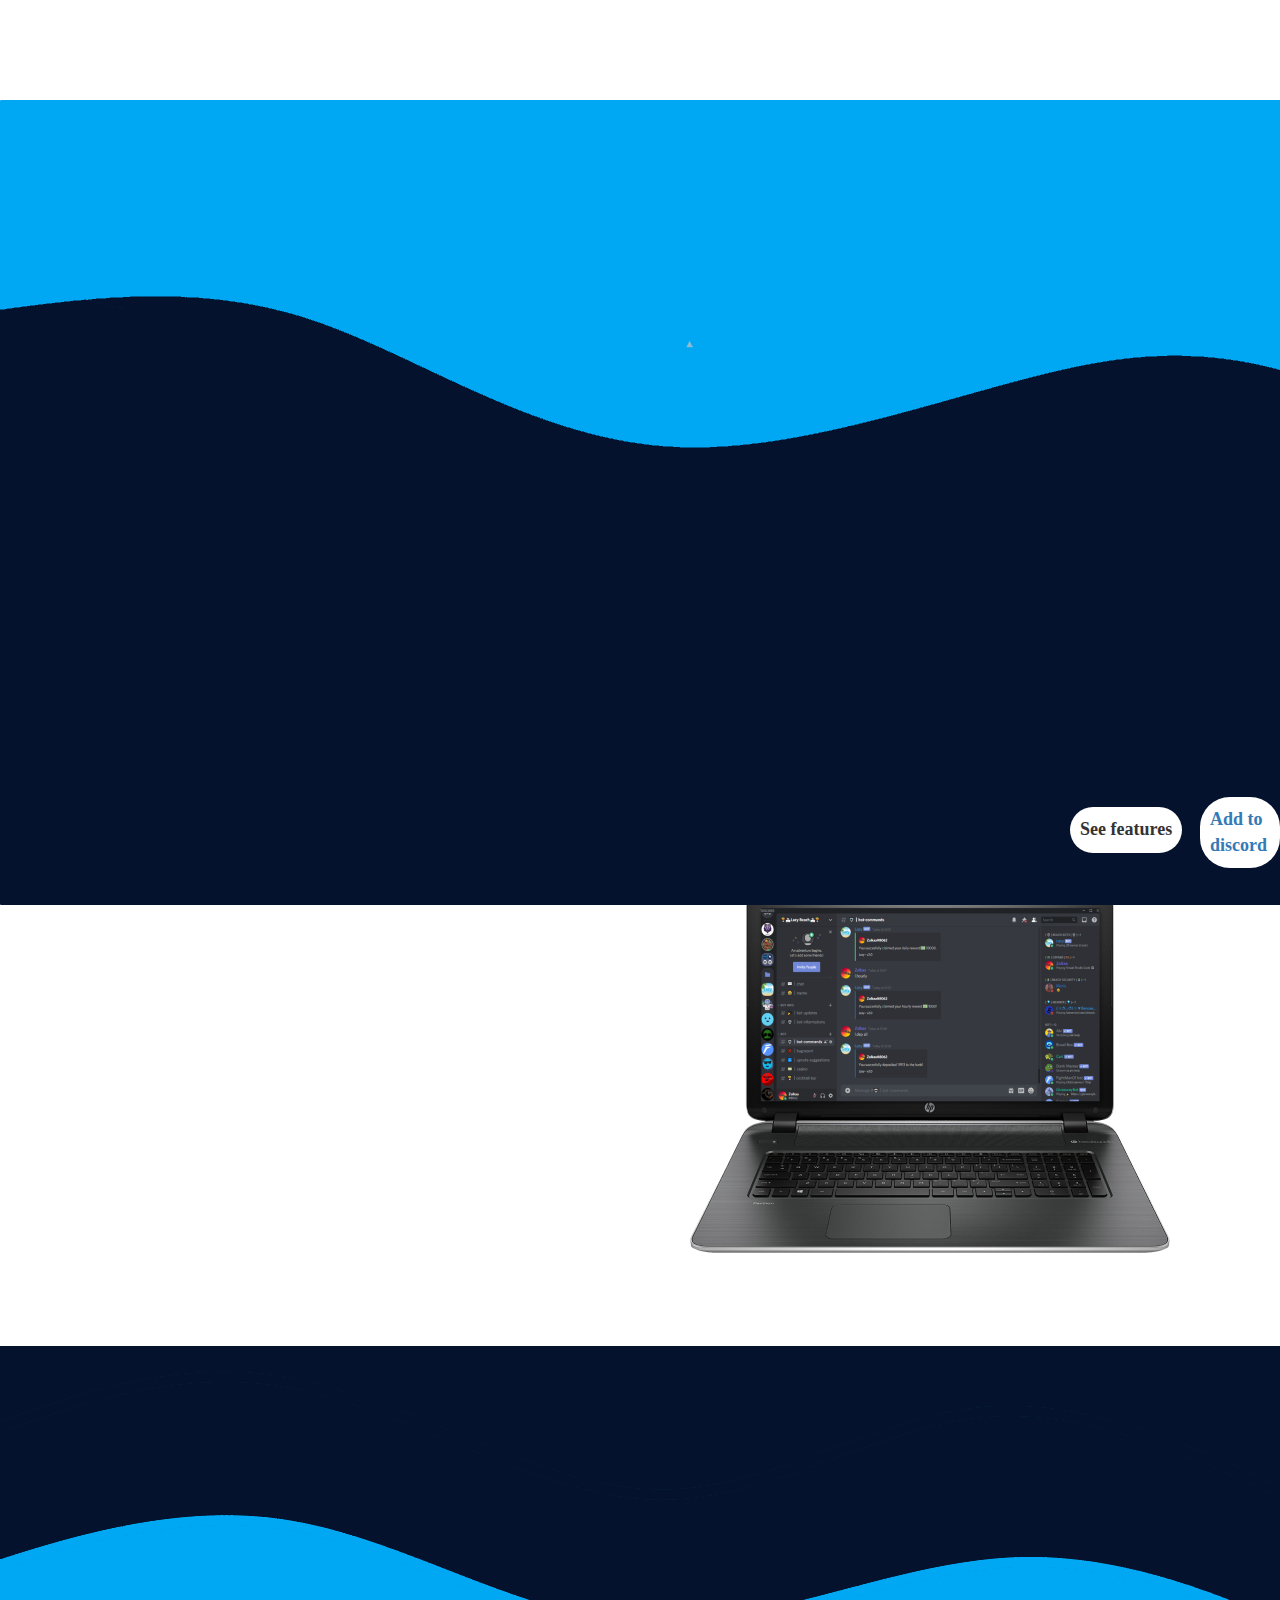
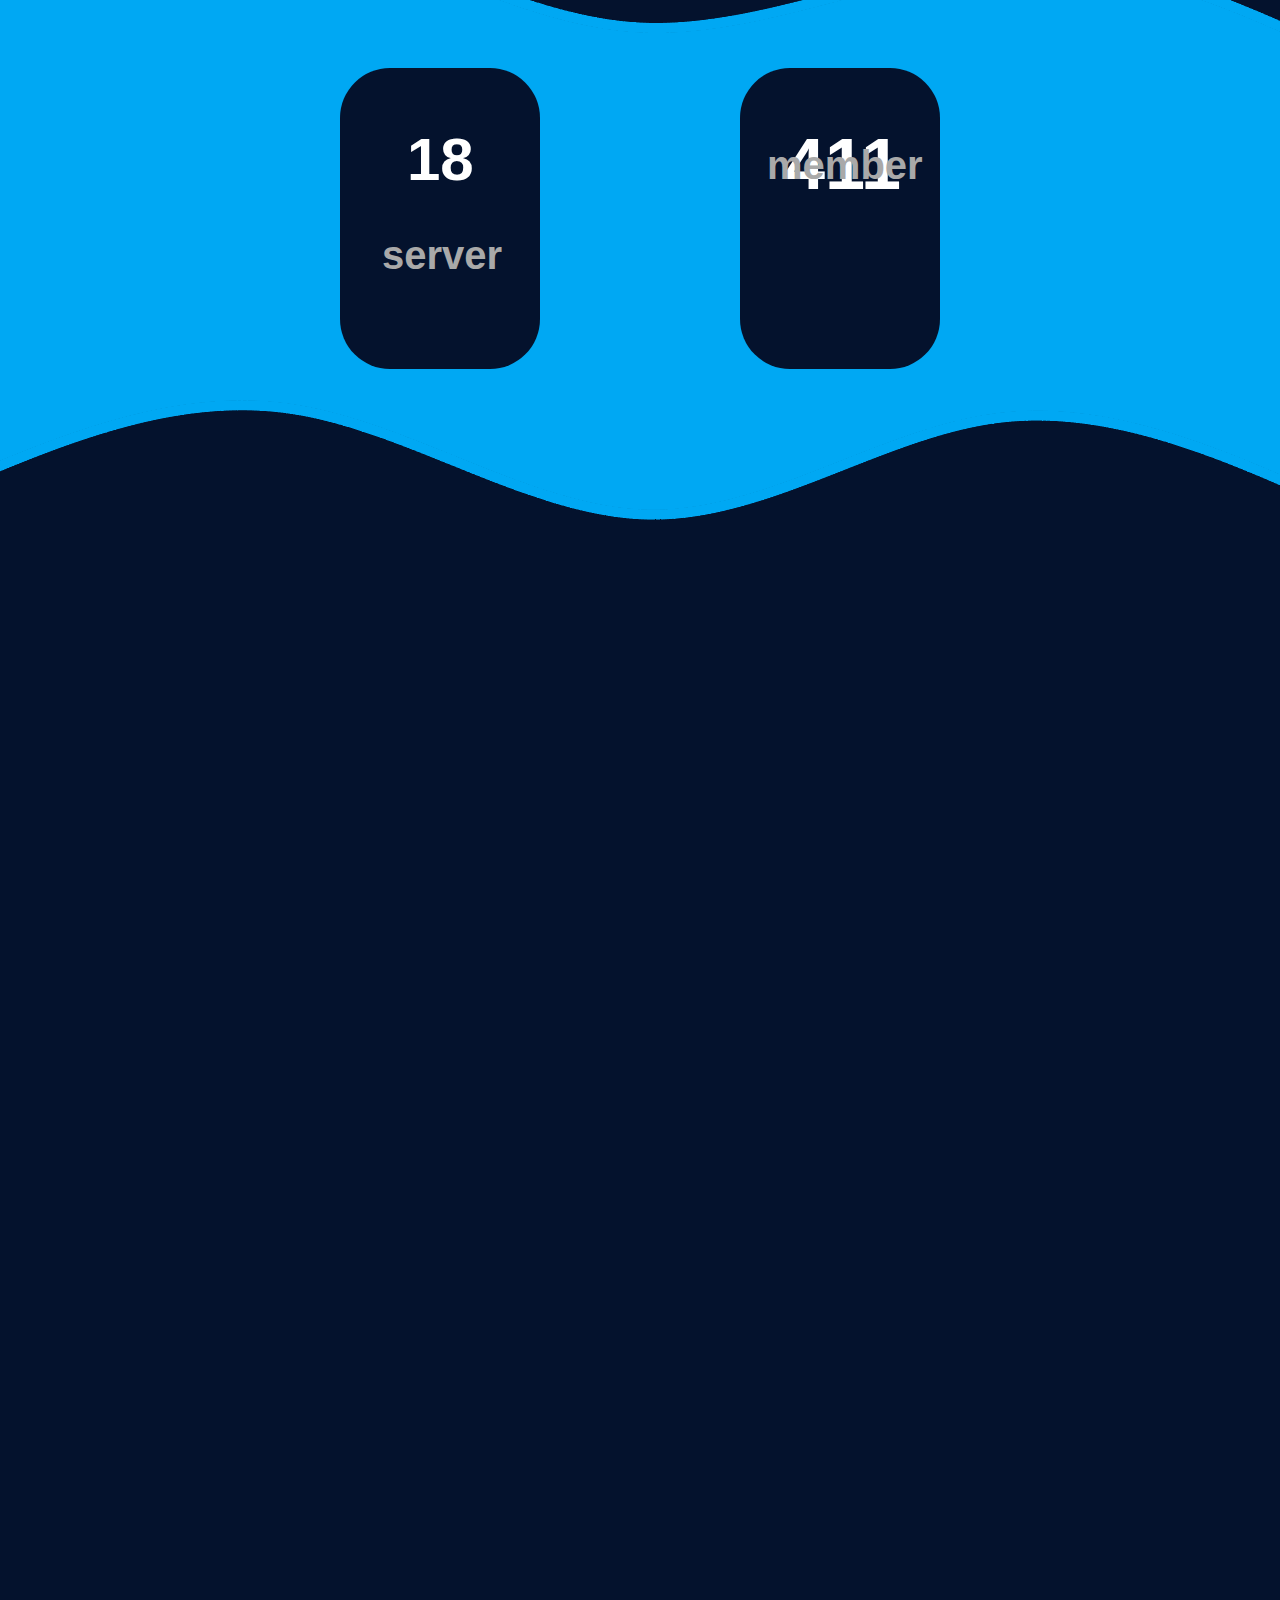
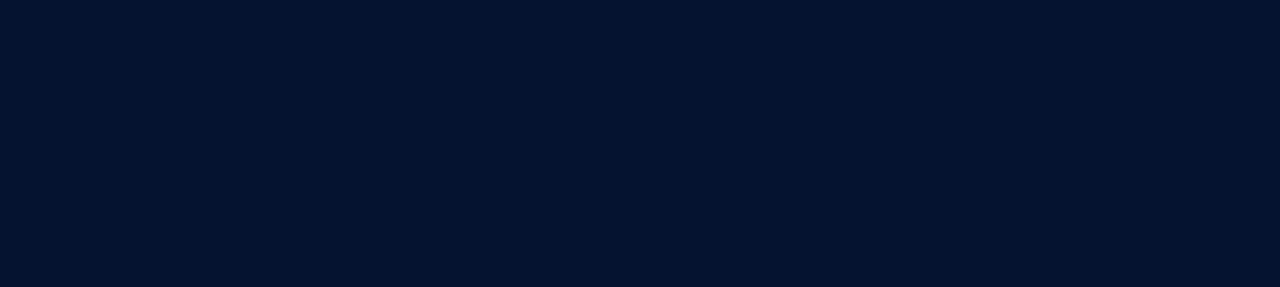
==== index.html @ 7f30c59a "Update index.html" ====
<!doctype html>
<html lang="en">
    <head>
        <meta charset="UTF-8">
        <meta name="viewport" content="width=device-width, initial-scale=1, shrink-to-fit=no">
        <link rel="stylesheet" href="css/bootstrap.min.css">
        <link rel="stylesheet" href="css/main.css">
        <link rel="stylesheet" href="css/kit.css">
        <link href="https://fonts.googleapis.com/css?family=Poppins:300,400,600,700,800,900&display=swap" rel="stylesheet">
        <link href="https://fonts.googleapis.com/css?family=Montserrat:400,600,700,800,900&display=swap" rel="stylesheet">
        <link href="https://fonts.googleapis.com/css?family=Lato:300,400,600,700,800,900&display=swap" rel="stylesheet">
        <meta name="viewport" content="width=device-width, initial-scale=1">
        <link rel="stylesheet" href="https://maxcdn.bootstrapcdn.com/bootstrap/3.4.1/css/bootstrap.min.css">
        <script src="https://ajax.googleapis.com/ajax/libs/jquery/3.5.1/jquery.min.js"></script>
        <script src="https://maxcdn.bootstrapcdn.com/bootstrap/3.4.1/js/bootstrap.min.js"></script>
        <title>Lazy</title>
        <link rel="icon" type="image/vnd.microsoft.icon" href="assets/favico.ico">
    </head>
    <script>
        function topFunction() {
            document.body.scrollTop = 600; // For Safari
            document.documentElement.scrollTop = 600; // For Chrome, Firefox, IE and Opera
        }
    </script>
    <body>
        <div class="body1">
        <img src="assets/bg.png">
        <a href="index.html">
            <div class="homeButton">
                <font face="Segoe UI" style="margin-left: 40px"><b>Home</b></font>
            </div>
        </a>
        <a href="https://discord.com/api/oauth2/authorize?client_id=701472000304218223&permissions=2147483639&scope=bot">
        <div class="addtodc">
            <font face="Segoe UI" style="font-size: 18px"><b>Add to discord</b></font>
        </div>
        </a>
        <div class="seefeatures">
            <button onclick="topFunction()"><font face="Segoe UI" style="font-size: 18px"><b>See features</b></font></button>
        </div>
        <div class="author">
            <font face="Crackvetica"><b>Lazy</b></font>   
        </div>
        <div class="bannerImage">
            <img src="assets/banner.png">
        </div>
        </div>
        <div class="body2">
            <img src="assets/bg2.png" style="margin-top: -1500px; margin-left: -690px">
            <img src="assets/serversback.png" style="margin-top: -1400px; margin-left: 100px; border-radius: 50px">
            <img src="assets/serversback.png" style="margin-top: -1440px; margin-left: -300px; border-radius: 50px">
            <div class="servercount">
                <b>18</b>
                <p style="font-size: 40px;color: darkgrey; margin-left: -25px; margin-top: 20px"><b>server</b></p>
            </div>
            <div class="servercount">
                <p style="margin-left: 378px; margin-top: 650px"><b>411</b></p>
                <p style="font-size: 40px;color: darkgrey; margin-left: 360px; margin-top: -100px"><b>member</b></p>
            </div>
        </div>
    </body>
</html>
---- css/main.css ----
html {
  --scrollbarBG: rgb(167, 151, 151);
  --thumbBG: #0E95FF;
}
body::-webkit-scrollbar {
  width: 11px;
}
body {
  scrollbar-width: thin;
  scrollbar-color: var(--thumbBG) var(--scrollbarBG);
}
body::-webkit-scrollbar-track {
  background: var(--scrollbarBG);
}
body::-webkit-scrollbar-thumb {
  background-color: var(--thumbBG) ;
  
  
}
body {
  background: black
}

p {
  margin: 0 0 1.5em;
}
* {
  box-sizing: border-box;
}
            a {
                color: black
            }
            .homeButton {
                float: left;
                padding: 10px;
                font-size: 25px;
                background-color: white;
                color: black;
                border-radius: 100px;
                padding-right: 50px;
                margin-left: 20px;
                margin-top: -80px
            }
            .body1 {
                background-image: url('assets/bg.png');
                padding-top: 100px;
                padding-bottom: 347px
            }
            .addtodc {
                float: right;
                padding: 10px;
                background-color: white;
                border-radius: 30px;
                margin-top: -12vh;
                position: fixed;
                margin-left: 1200px;
            }
            .seefeatures {
                float: right;
                padding: 10px;
                border-radius: 30px;
                margin-top: -12vh;
                position: fixed;
                margin-left: 1060px
            }
    
            button {
                float: right;
                padding: 10px;
                background-color: white;
                border-radius: 30px;
                margin-top: -9px;
                position: fixed;
                margin-left: 0px;
                text-decoration: none;
                border: none;
                color: black
            }
            .author {
                color: white;
                float: center;
                font-size: 150px;
                margin-left: 250px;
                margin-top: 100px;
                margin-bottom: -80px;
            }
            @font-face {
                font-family: "Crackvetica";
                src: url('ThunderTitan.otf')
            }
            @font-face {
                font-family: "Rular";
                src: url('Rular.ttf')
            }
            .bannerImage {
                float: right;
                margin-top: -250px;
                margin-right: 100px;
                margin-bottom: -200px
            }
            .f1 {
                float: left;
                margin-left: 170px;
                font-size: 40px;
                color:white;
                margin-top: 500px;
                padding-top: 0px
            }
            .automodImg {
                float: right;
                margin-left: 100px;
                margin-bottom: -100px
            }
            .body2 {
                background-color: #04122d;
                padding: 50%;
                padding-bottom: 1000px;
                padding-top: 1000px
            }
            .f2 {
                float: right;
                margin-right: -450px;
                font-size: 40px;
                color: white;
                margin-top: -200px;
                padding-left: 100px;
            }
            .welcomeImage {
                float: left;
                margin-right: 100px;
                margin-top: 200px
            }
            .f3 {
                float: left;
                font-size: 40px;
                color: white;
                margin-left: -450px;
                margin-top: 500px
            }
            .funImage {
                float: right;
                margin-right: -410px;
                margin-top: 350px
            }
            .servercount {
                font-size: 60px;
                color: white;
                margin-top: -830px;
                margin-left: -233px
            }
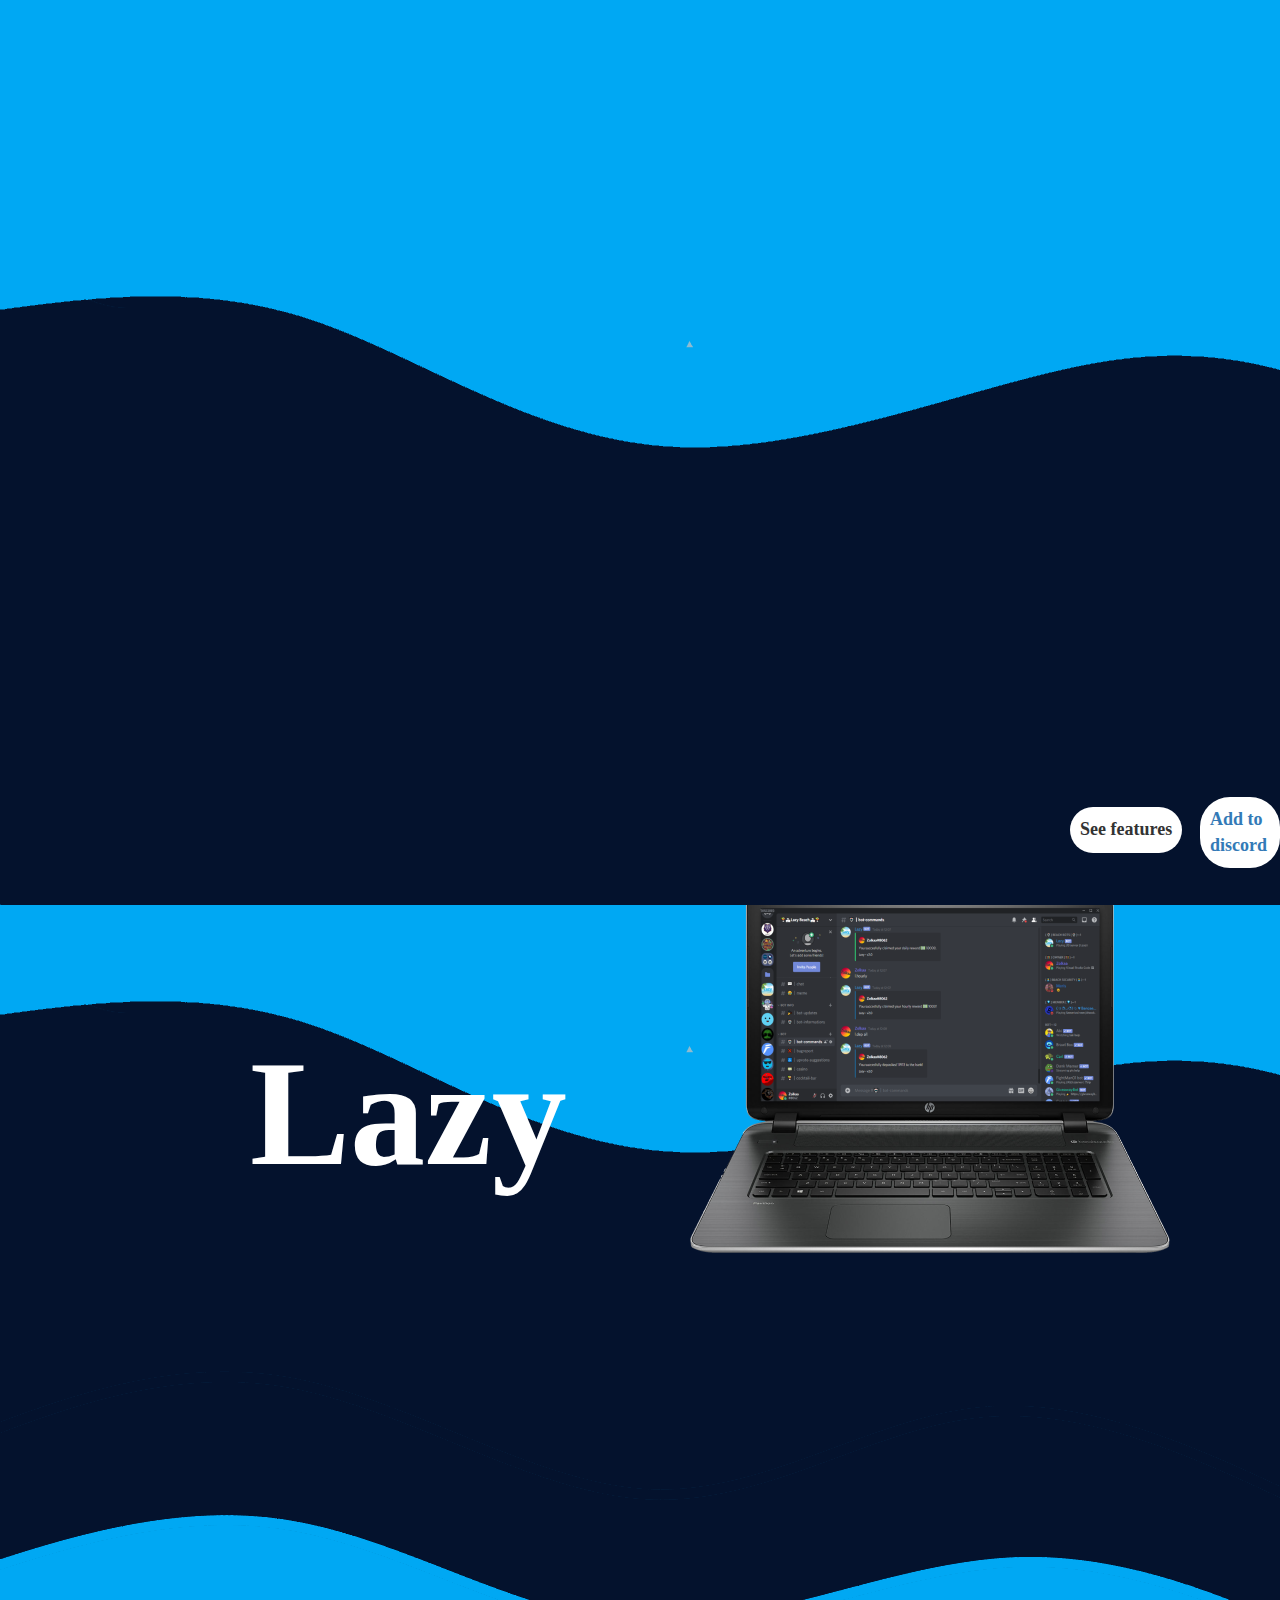
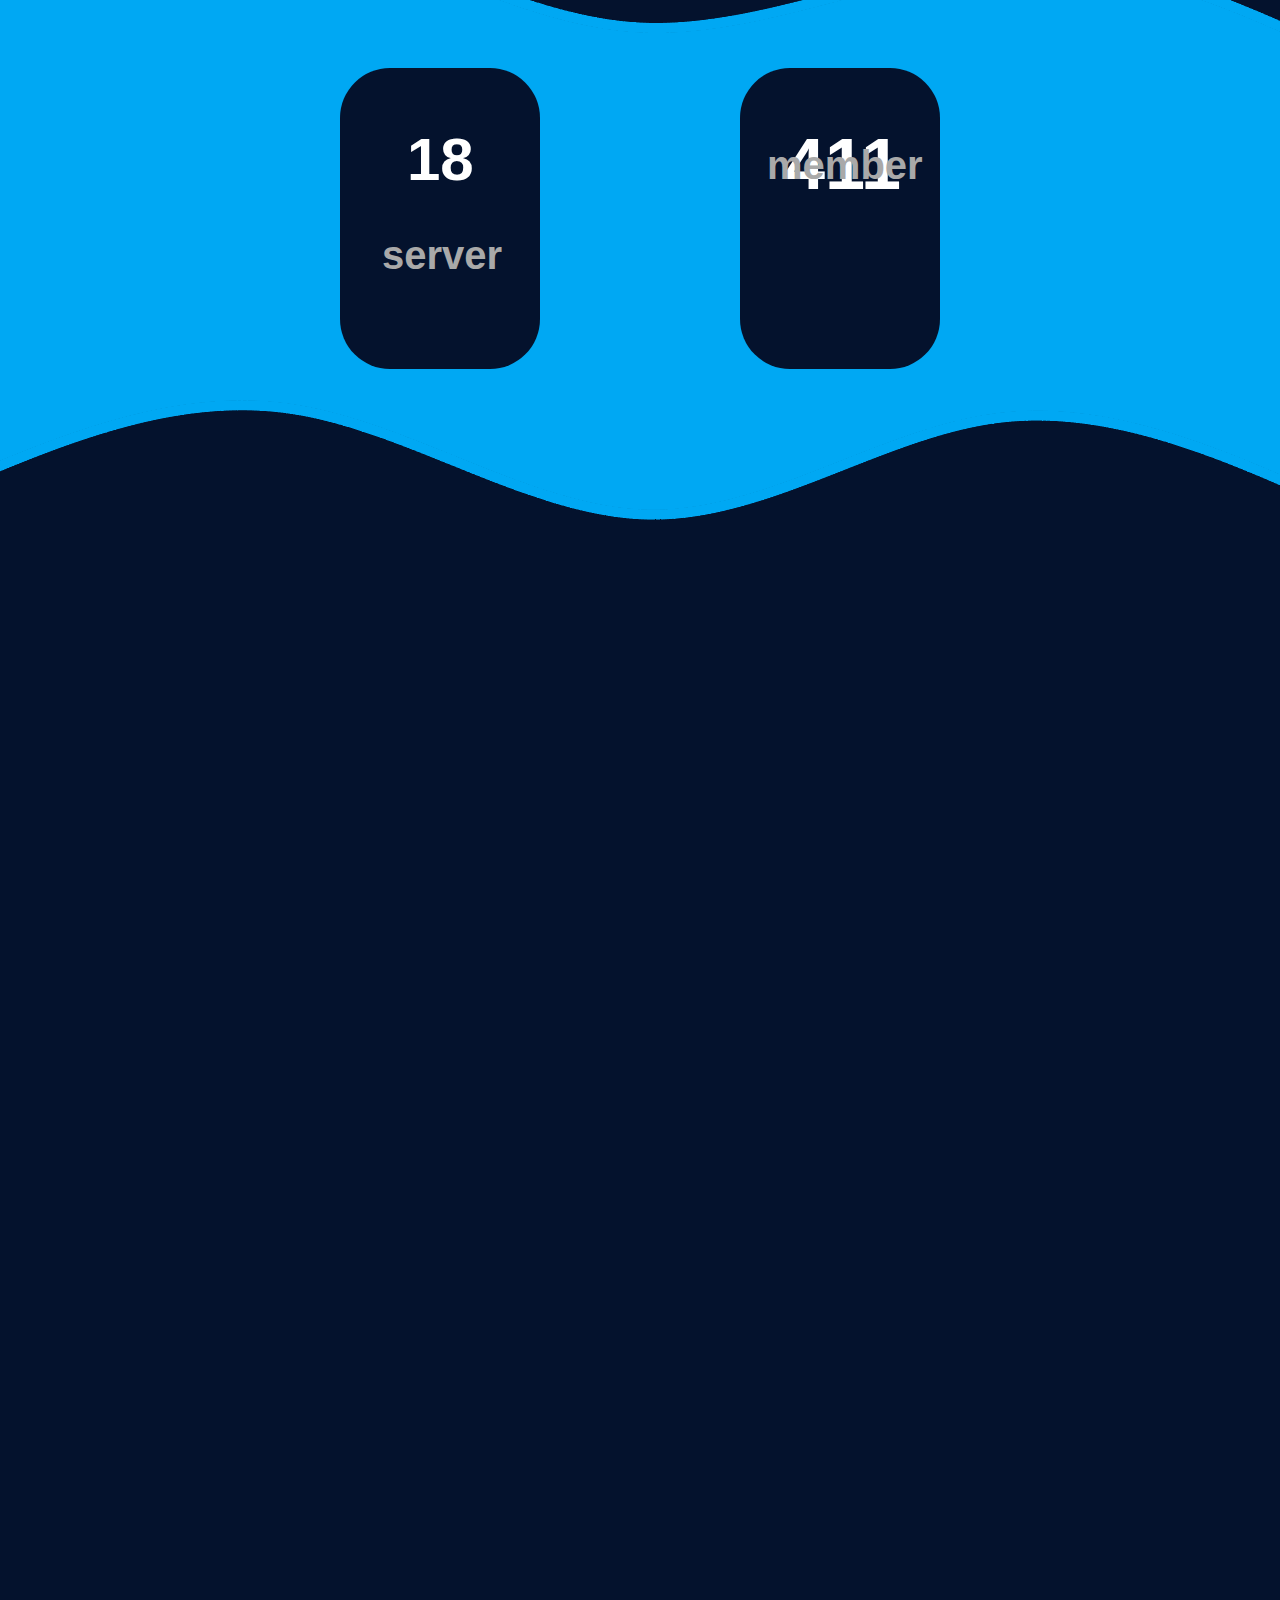
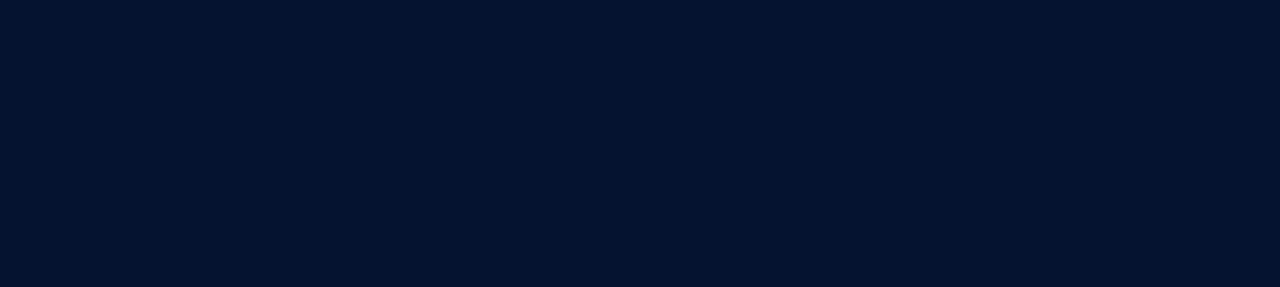
==== commit 02ca8bfe: "Update index.html" ====
--- a/index.html
+++ b/index.html
@@ -15,6 +15,13 @@
         <script src="https://maxcdn.bootstrapcdn.com/bootstrap/3.4.1/js/bootstrap.min.js"></script>
         <title>Lazy</title>
         <link rel="icon" type="image/vnd.microsoft.icon" href="assets/favico.ico">
+        <style>
+             .body1 {
+                background-image: url('assets/bg.png');
+                padding-top: 100px;
+                padding-bottom: 347px
+            }
+        </style>
     </head>
     <script>
         function topFunction() {
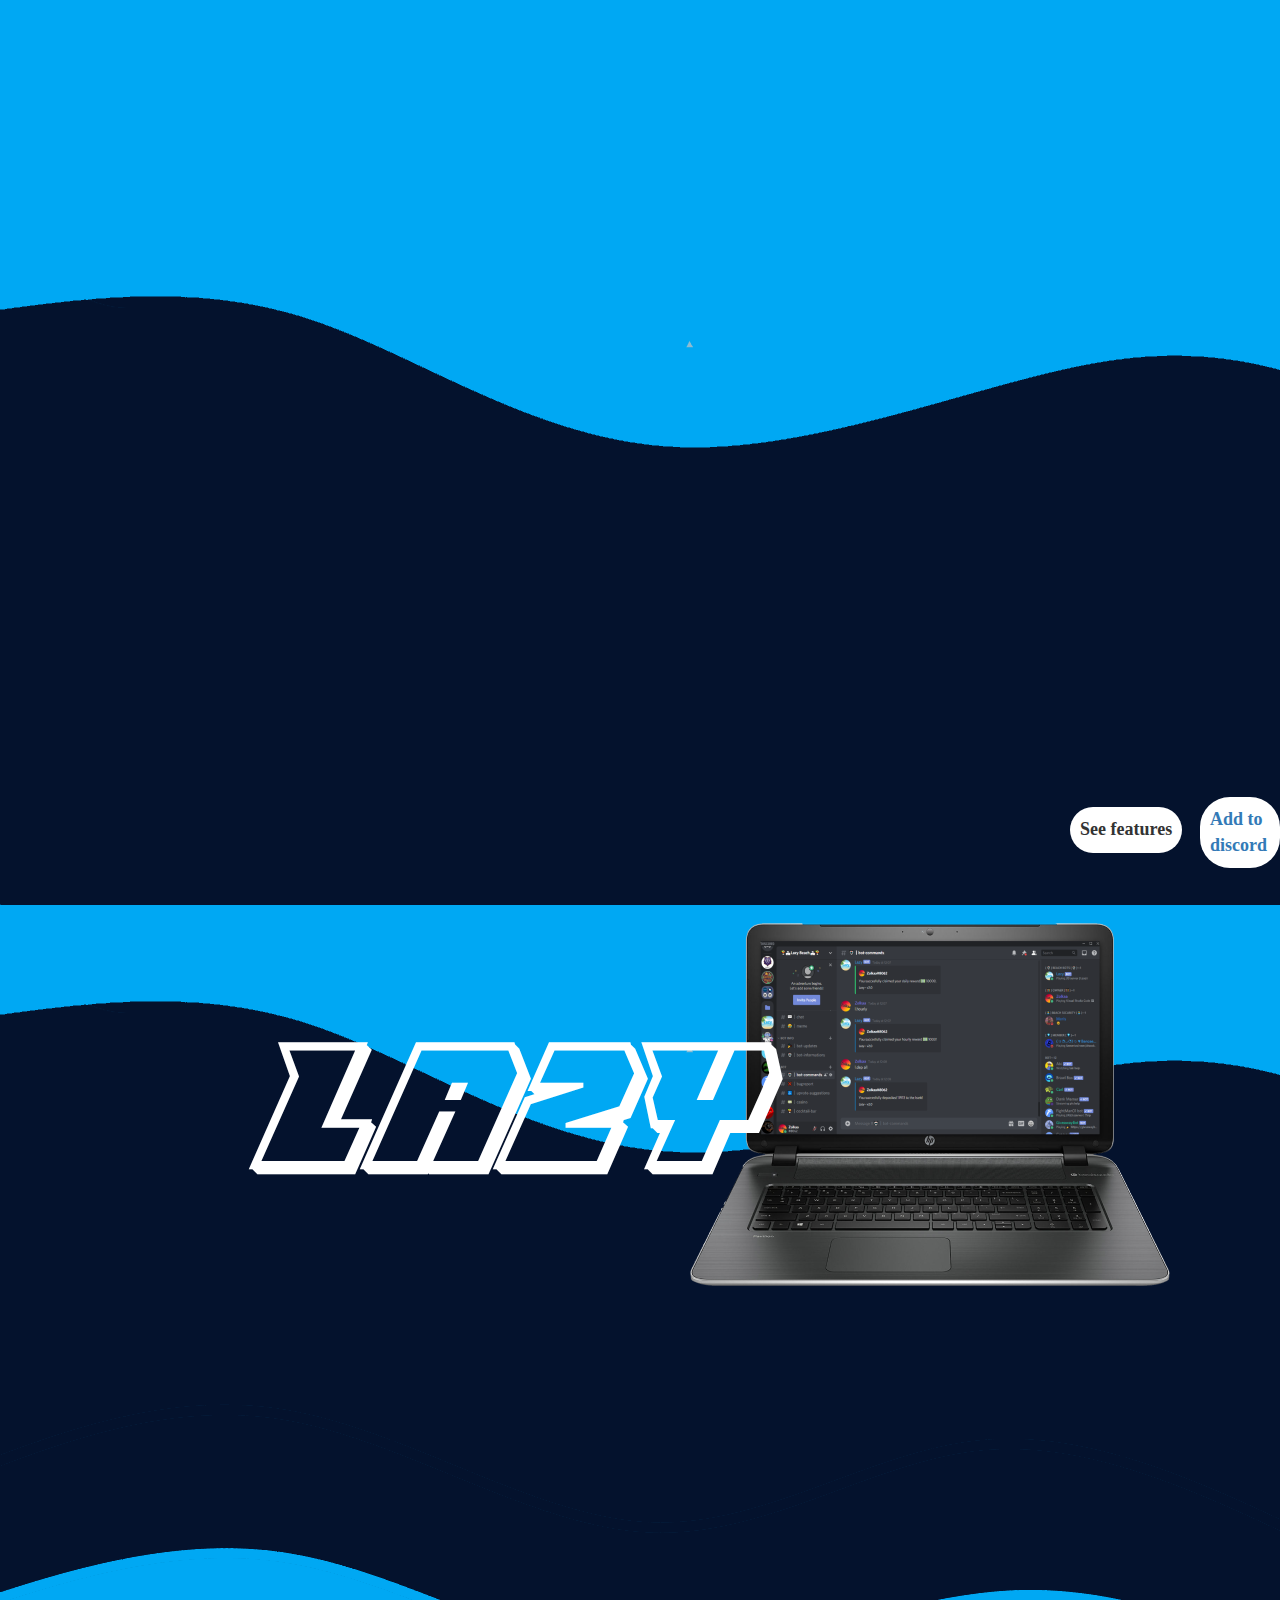
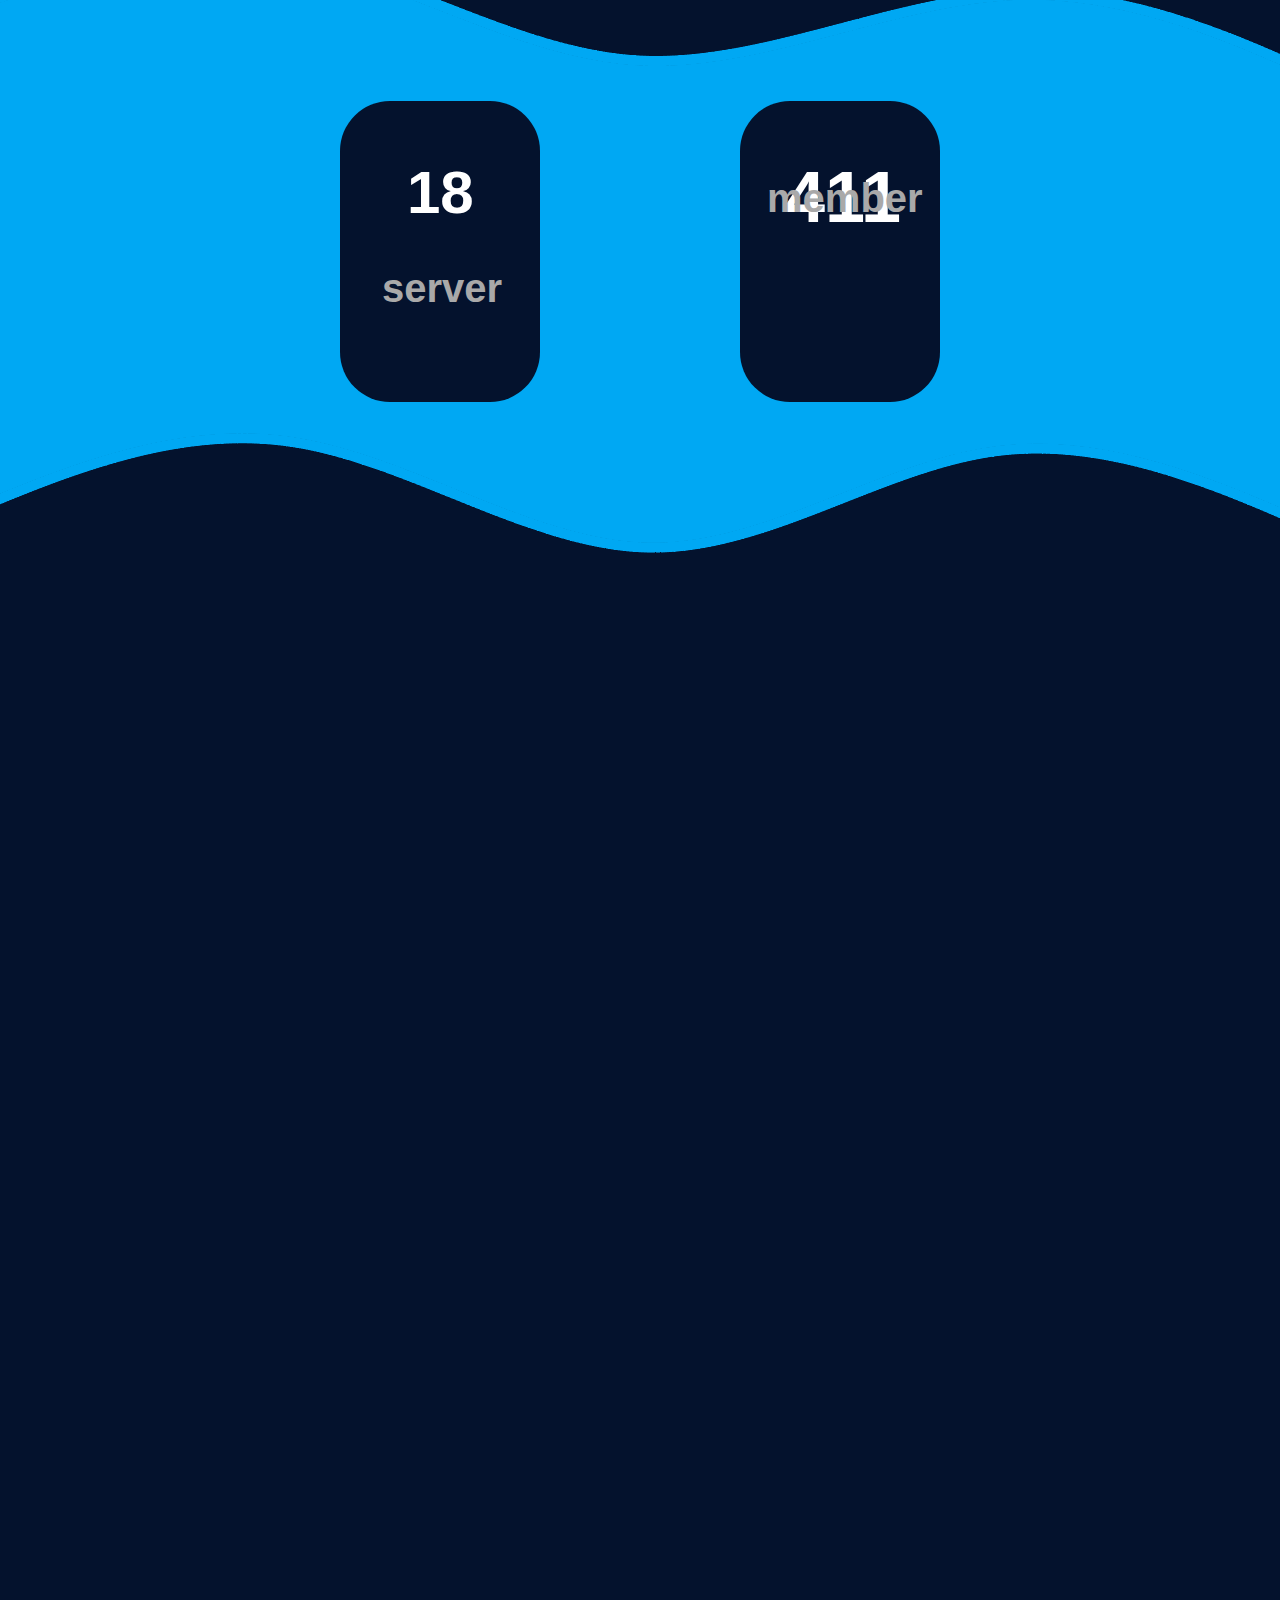
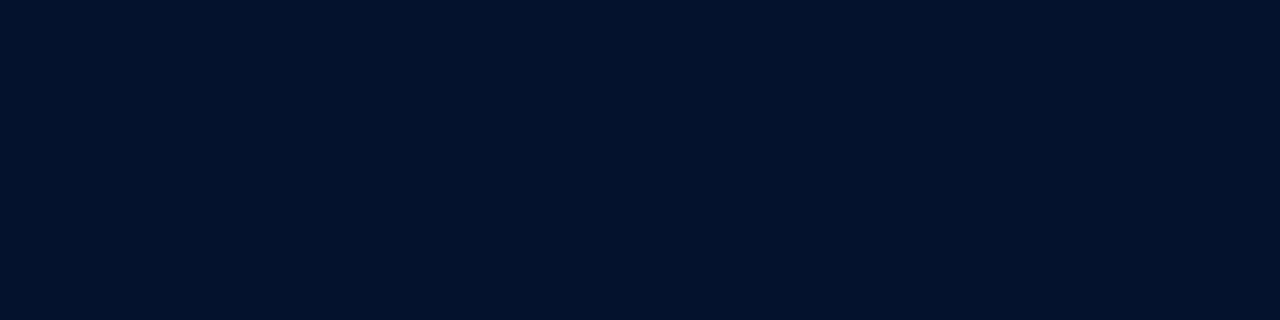
==== commit cdd8d1f4: "Update index.html" ====
--- a/index.html
+++ b/index.html
@@ -20,6 +20,28 @@
                 background-image: url('assets/bg.png');
                 padding-top: 100px;
                 padding-bottom: 347px
+            }
+             .author {
+                color: white;
+                float: center;
+                font-size: 150px;
+                margin-left: 250px;
+                margin-top: 100px;
+                margin-bottom: -80px;
+            }
+            @font-face {
+                font-family: "Crackvetica";
+                src: url('ThunderTitan.otf')
+            }
+            @font-face {
+                font-family: "Rular";
+                src: url('Rular.ttf')
+            }
+            .bannerImage {
+                float: right;
+                margin-top: -250px;
+                margin-right: 100px;
+                margin-bottom: -200px
             }
         </style>
     </head>
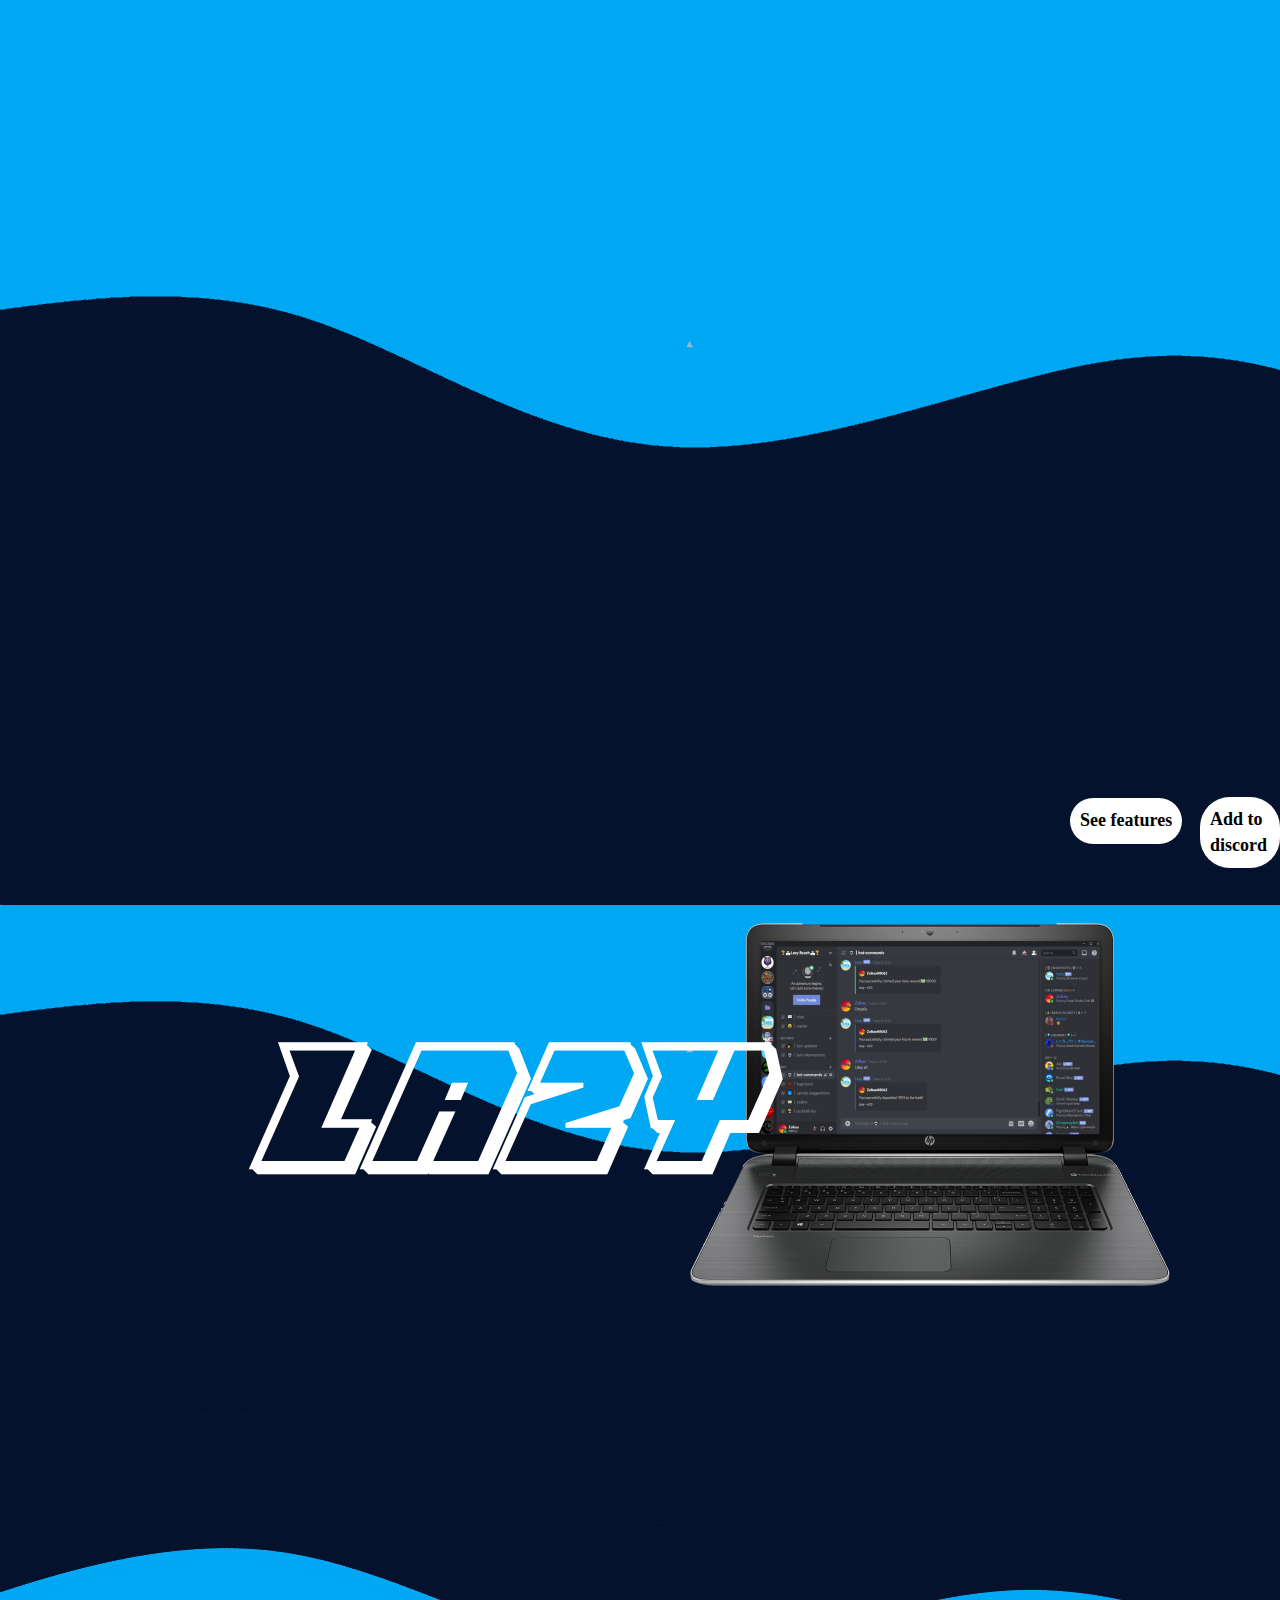
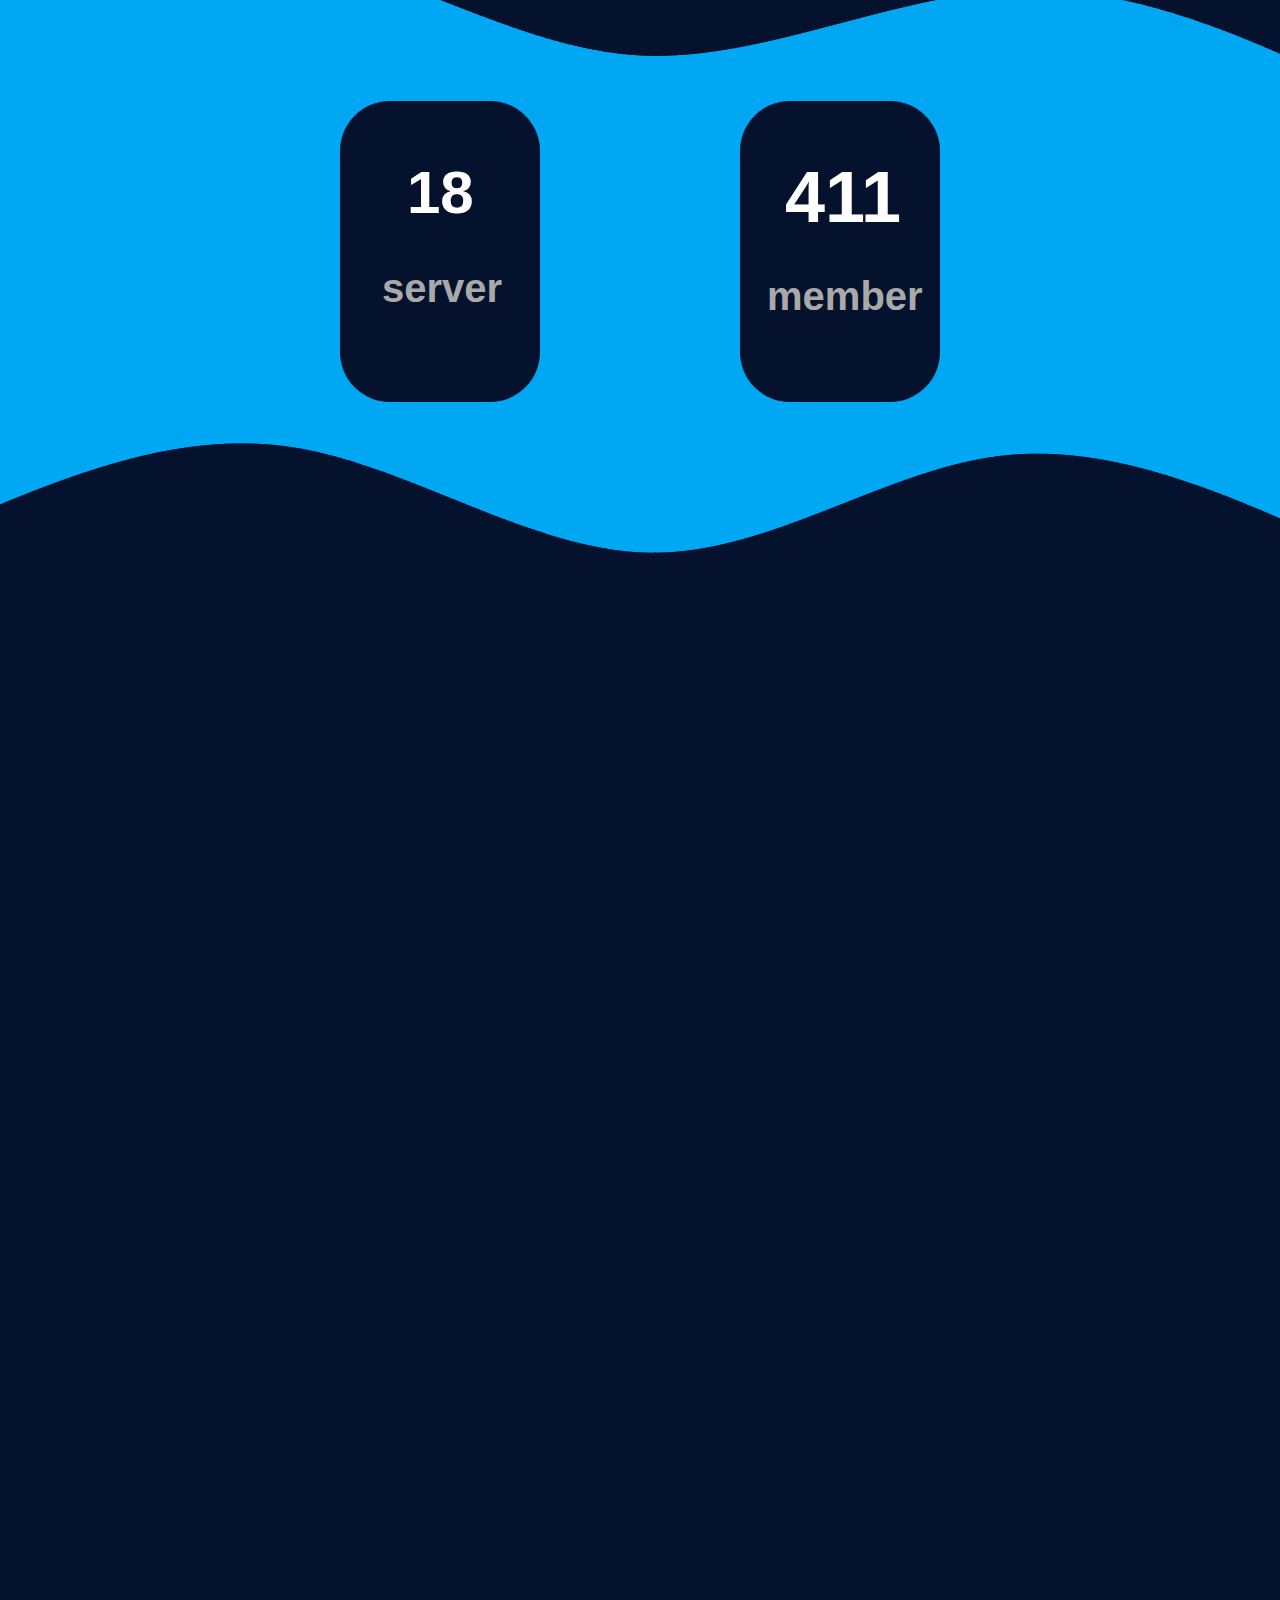
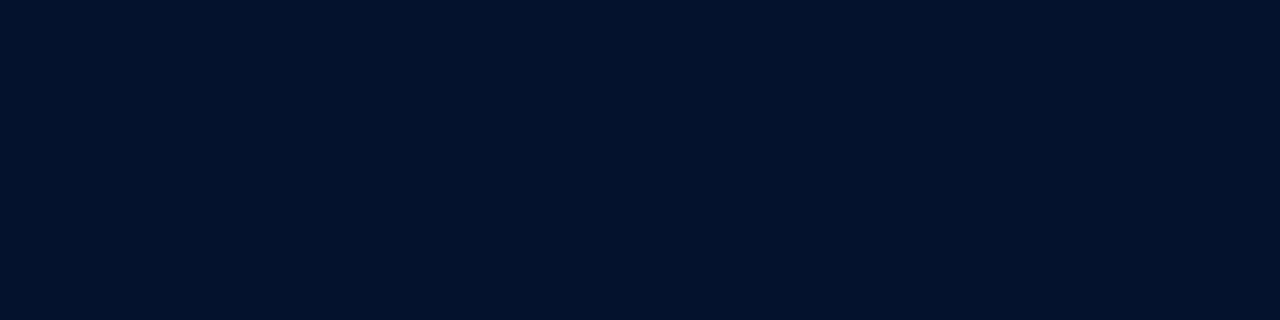
==== commit 29af071d: "Update index.html" ====
--- a/index.html
+++ b/index.html
@@ -16,12 +16,85 @@
         <title>Lazy</title>
         <link rel="icon" type="image/vnd.microsoft.icon" href="assets/favico.ico">
         <style>
-             .body1 {
+            html {
+  --scrollbarBG: rgb(167, 151, 151);
+  --thumbBG: #0E95FF;
+}
+body::-webkit-scrollbar {
+  width: 11px;
+}
+body {
+  scrollbar-width: thin;
+  scrollbar-color: var(--thumbBG) var(--scrollbarBG);
+}
+body::-webkit-scrollbar-track {
+  background: var(--scrollbarBG);
+}
+body::-webkit-scrollbar-thumb {
+  background-color: var(--thumbBG) ;
+  
+  
+}
+body {
+  background: black
+}
+
+p {
+  margin: 0 0 1.5em;
+}
+* {
+  box-sizing: border-box;
+}
+            a {
+                color: black
+            }
+            .homeButton {
+                float: left;
+                padding: 10px;
+                font-size: 25px;
+                background-color: white;
+                color: black;
+                border-radius: 100px;
+                padding-right: 50px;
+                margin-left: 20px;
+                margin-top: -80px
+            }
+            .body1 {
                 background-image: url('assets/bg.png');
                 padding-top: 100px;
                 padding-bottom: 347px
             }
-             .author {
+            .addtodc {
+                float: right;
+                padding: 10px;
+                background-color: white;
+                border-radius: 30px;
+                margin-top: -12vh;
+                position: fixed;
+                margin-left: 1200px;
+            }
+            .seefeatures {
+                float: right;
+                padding: 10px;
+                border-radius: 30px;
+                margin-top: -12vh;
+                position: fixed;
+                margin-left: 1060px
+            }
+    
+            button {
+                float: right;
+                padding: 10px;
+                background-color: white;
+                border-radius: 30px;
+                margin-top: -9px;
+                position: fixed;
+                margin-left: 0px;
+                text-decoration: none;
+                border: none;
+                color: black
+            }
+            .author {
                 color: white;
                 float: center;
                 font-size: 150px;
@@ -42,6 +115,56 @@
                 margin-top: -250px;
                 margin-right: 100px;
                 margin-bottom: -200px
+            }
+            .f1 {
+                float: left;
+                margin-left: 170px;
+                font-size: 40px;
+                color:white;
+                margin-top: 500px;
+                padding-top: 0px
+            }
+            .automodImg {
+                float: right;
+                margin-left: 100px;
+                margin-bottom: -100px
+            }
+            .body2 {
+                background-color: #04122d;
+                padding: 50%;
+                padding-bottom: 1000px;
+                padding-top: 1000px
+            }
+            .f2 {
+                float: right;
+                margin-right: -450px;
+                font-size: 40px;
+                color: white;
+                margin-top: -200px;
+                padding-left: 100px;
+            }
+            .welcomeImage {
+                float: left;
+                margin-right: 100px;
+                margin-top: 200px
+            }
+            .f3 {
+                float: left;
+                font-size: 40px;
+                color: white;
+                margin-left: -450px;
+                margin-top: 500px
+            }
+            .funImage {
+                float: right;
+                margin-right: -410px;
+                margin-top: 350px
+            }
+            .servercount {
+                font-size: 60px;
+                color: white;
+                margin-top: -830px;
+                margin-left: -233px
             }
         </style>
     </head>
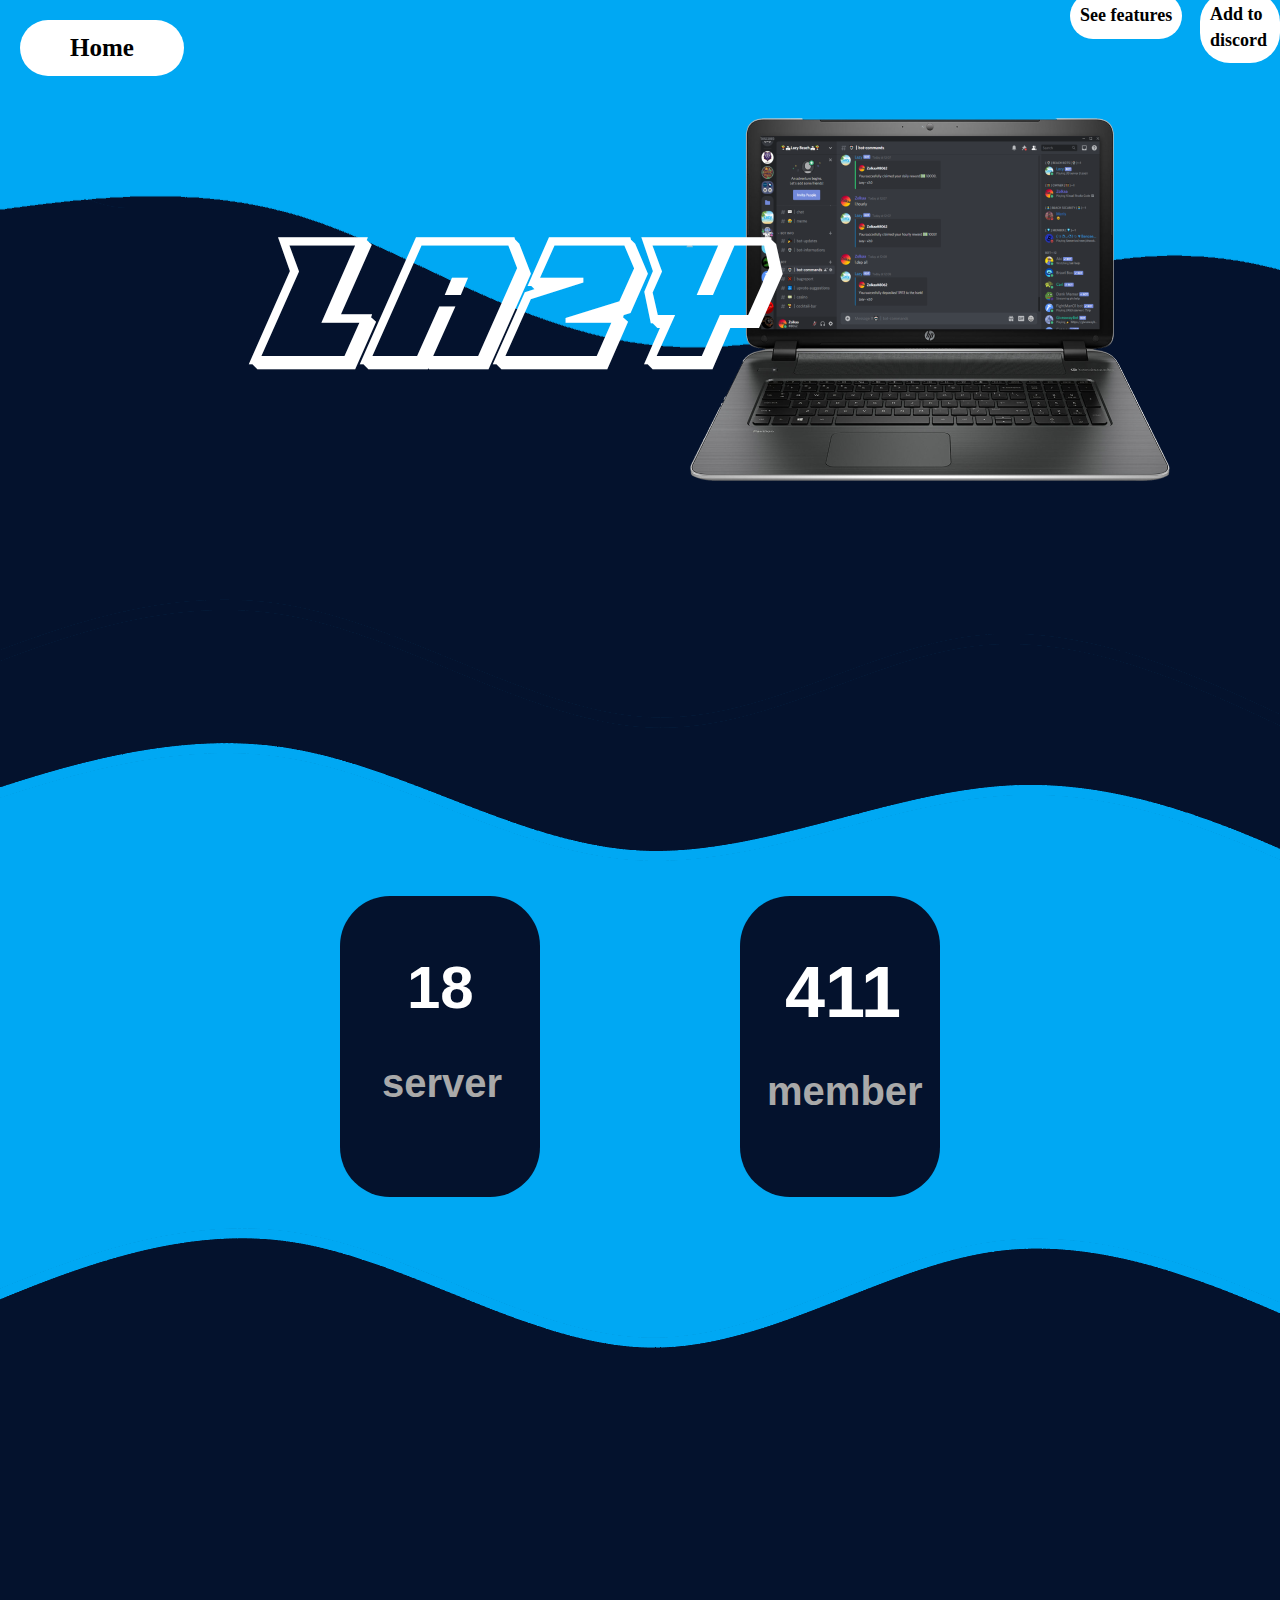
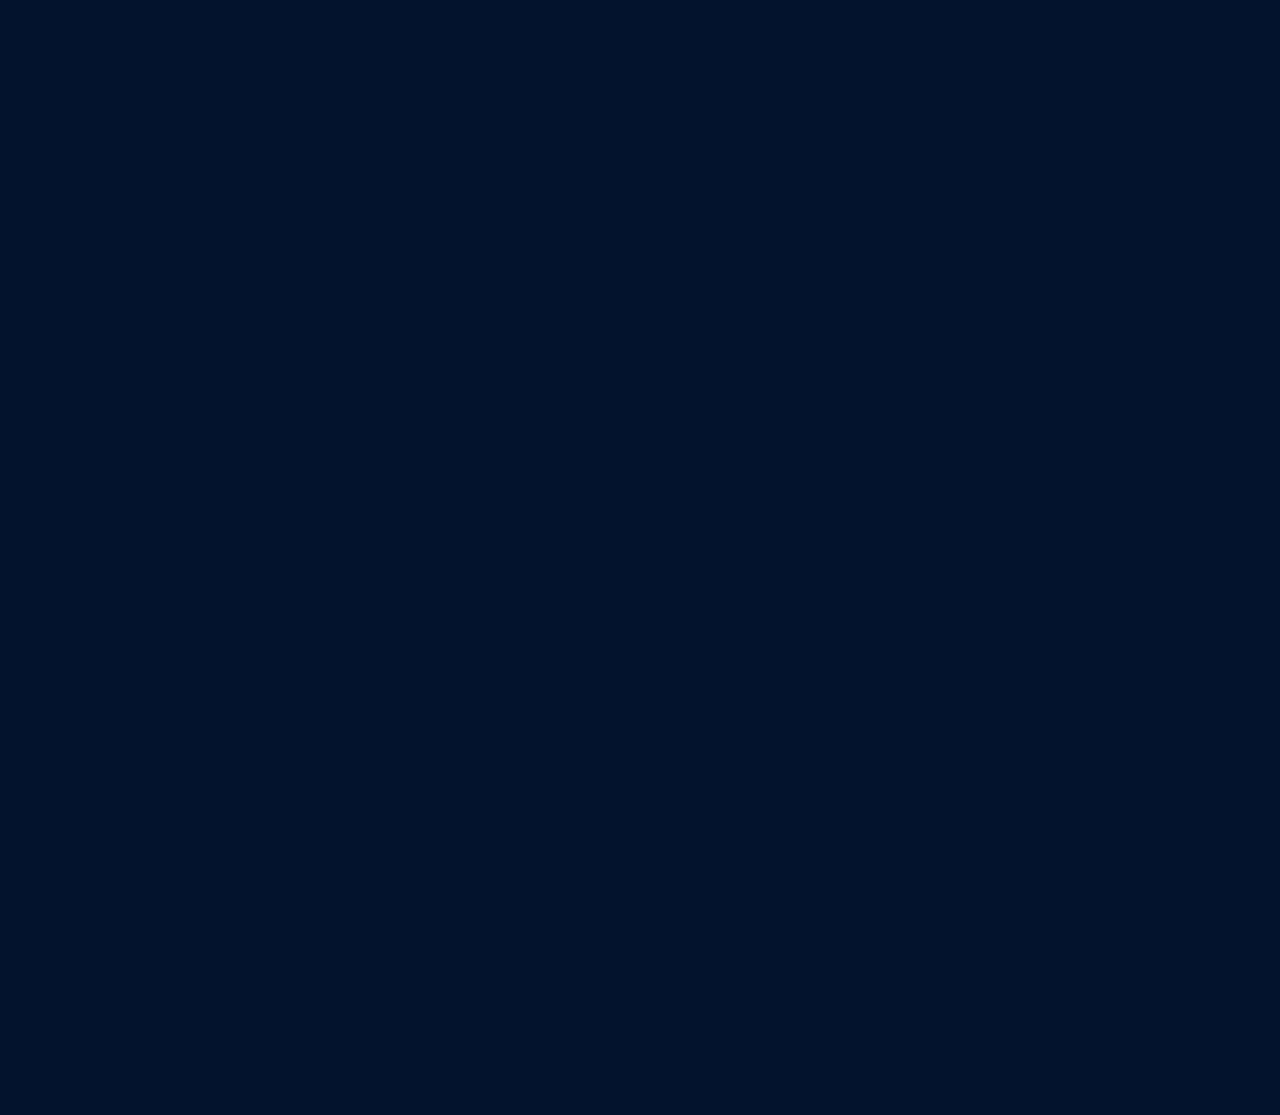
==== commit 7a3cd769: "Update index.html" ====
--- a/index.html
+++ b/index.html
@@ -176,7 +176,6 @@
     </script>
     <body>
         <div class="body1">
-        <img src="assets/bg.png">
         <a href="index.html">
             <div class="homeButton">
                 <font face="Segoe UI" style="margin-left: 40px"><b>Home</b></font>
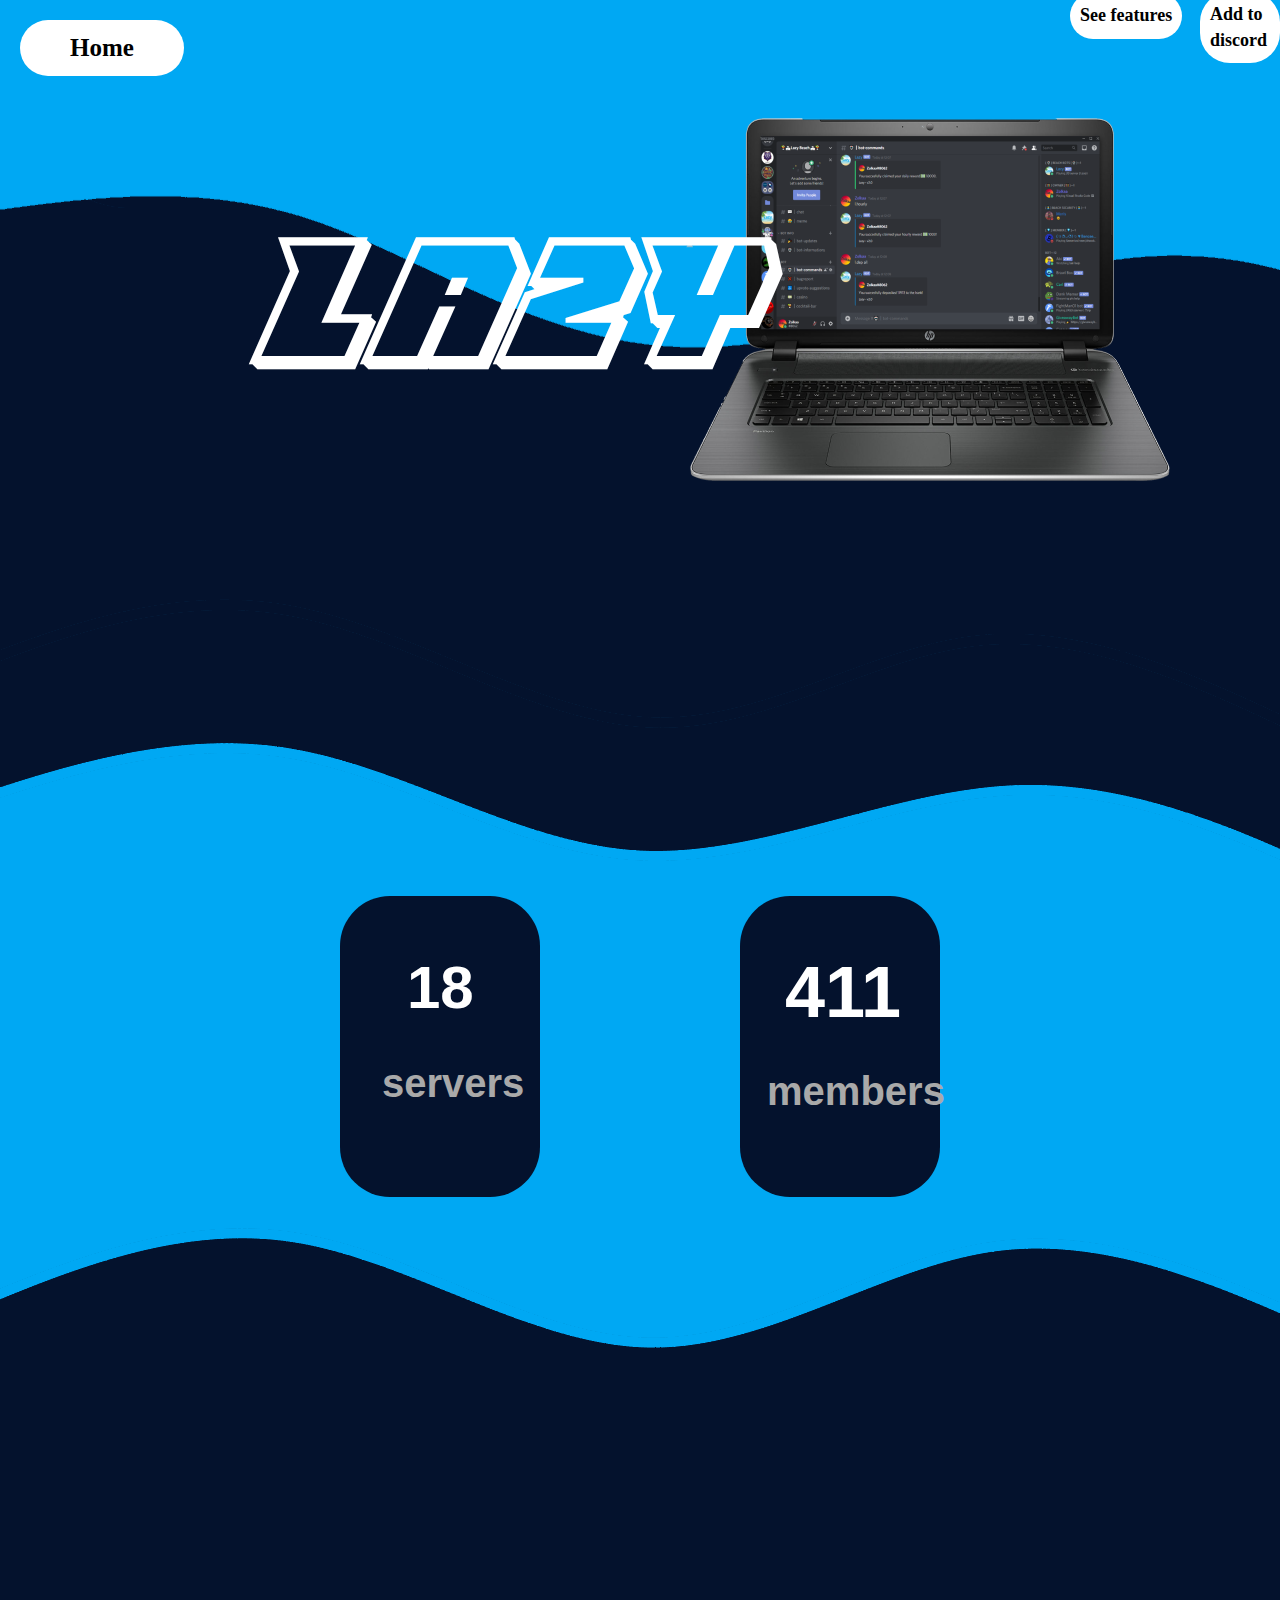
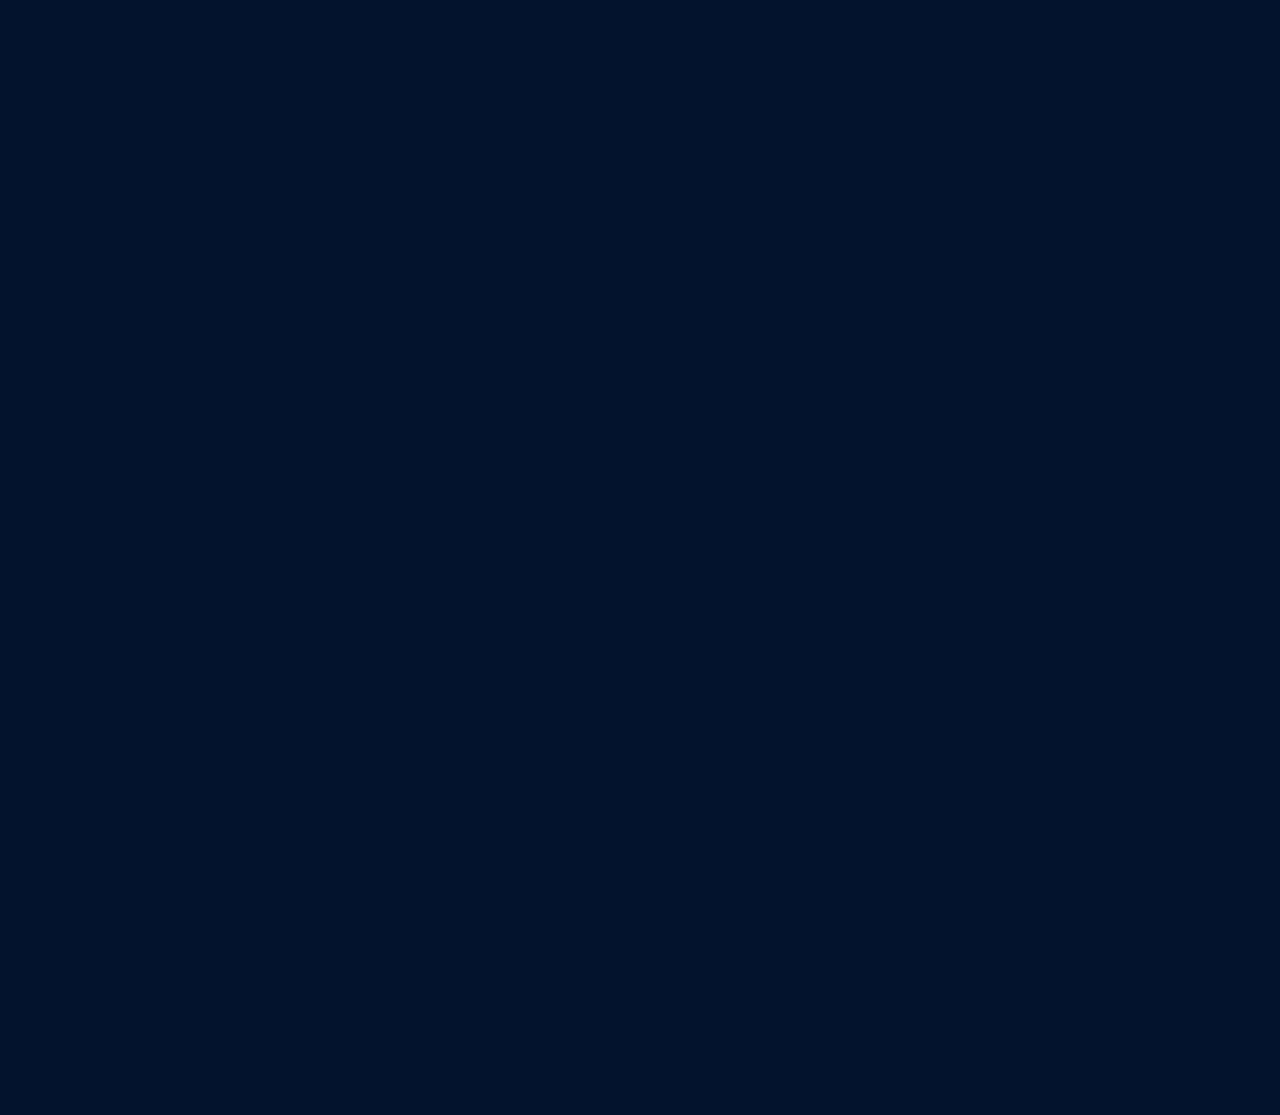
==== commit 8c586184: "Update index.html" ====
--- a/index.html
+++ b/index.html
@@ -4,7 +4,6 @@
         <meta charset="UTF-8">
         <meta name="viewport" content="width=device-width, initial-scale=1, shrink-to-fit=no">
         <link rel="stylesheet" href="css/bootstrap.min.css">
-        <link rel="stylesheet" href="css/main.css">
         <link rel="stylesheet" href="css/kit.css">
         <link href="https://fonts.googleapis.com/css?family=Poppins:300,400,600,700,800,900&display=swap" rel="stylesheet">
         <link href="https://fonts.googleapis.com/css?family=Montserrat:400,600,700,800,900&display=swap" rel="stylesheet">
@@ -202,11 +201,11 @@
             <img src="assets/serversback.png" style="margin-top: -1440px; margin-left: -300px; border-radius: 50px">
             <div class="servercount">
                 <b>18</b>
-                <p style="font-size: 40px;color: darkgrey; margin-left: -25px; margin-top: 20px"><b>server</b></p>
+                <p style="font-size: 40px;color: darkgrey; margin-left: -25px; margin-top: 20px"><b>servers</b></p>
             </div>
             <div class="servercount">
                 <p style="margin-left: 378px; margin-top: 650px"><b>411</b></p>
-                <p style="font-size: 40px;color: darkgrey; margin-left: 360px; margin-top: -100px"><b>member</b></p>
+                <p style="font-size: 40px;color: darkgrey; margin-left: 360px; margin-top: -100px"><b>members</b></p>
             </div>
         </div>
     </body>
